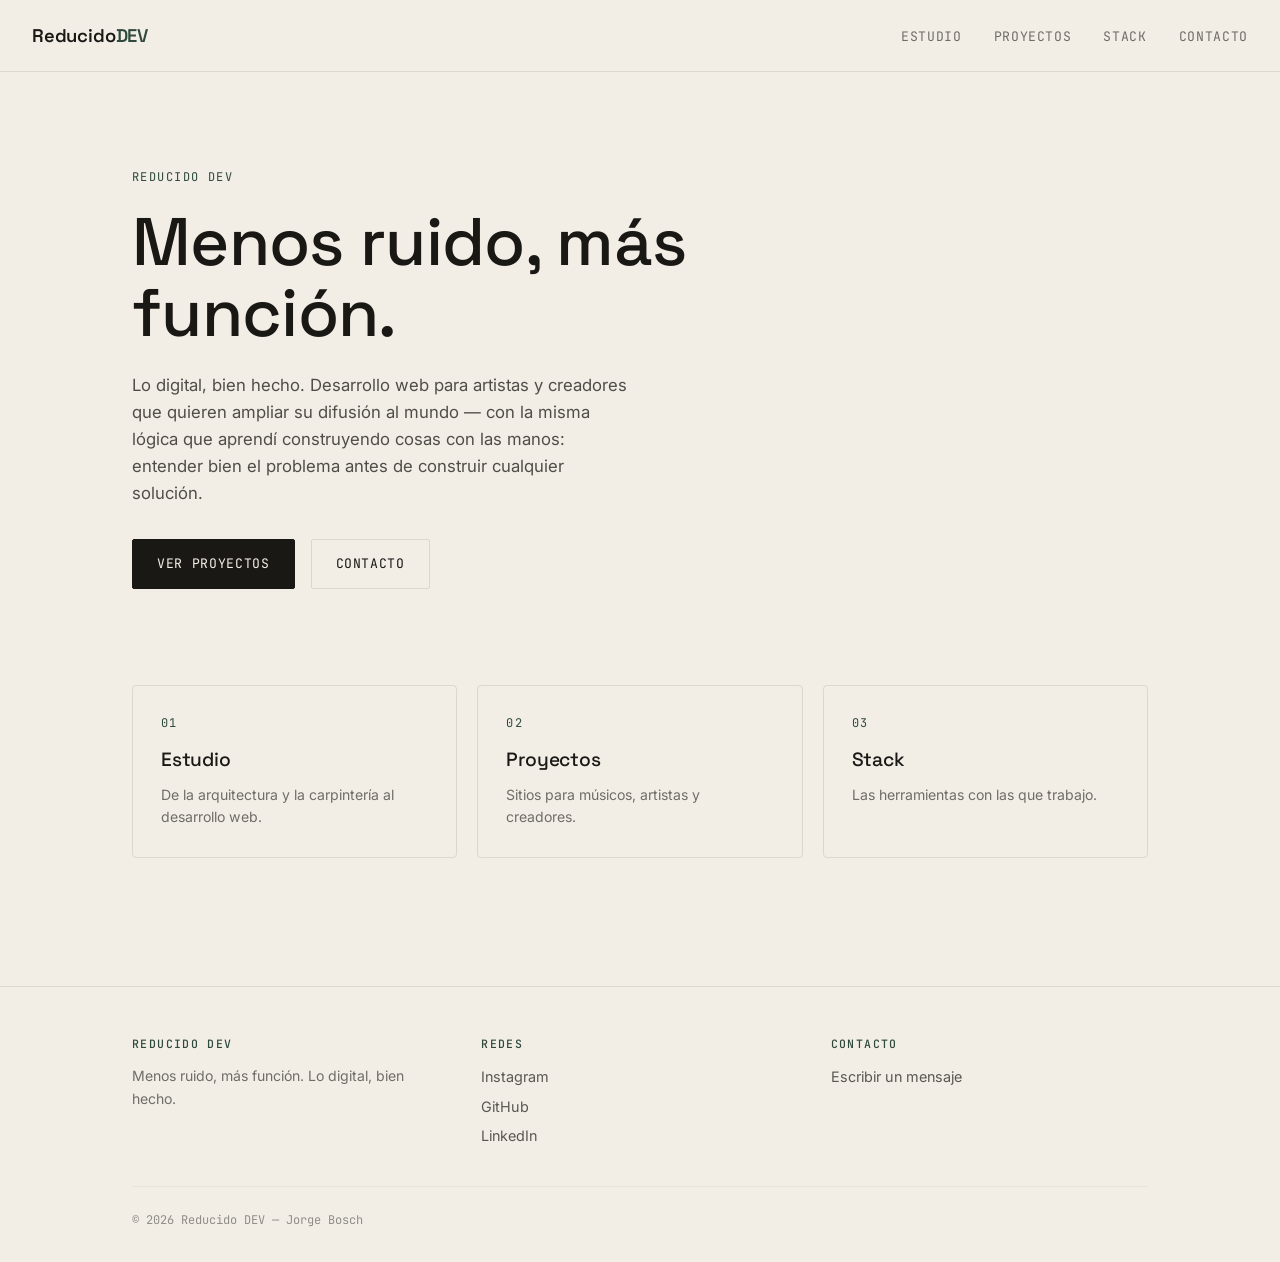
==== index.html @ cdf9f018 "Primera subida portafolio web Reducido" ====
<!doctype html>
<html lang="es">
  <head>
    <meta charset="UTF-8" />
    <meta name="viewport" content="width=device-width, initial-scale=1" />
    <meta
      name="description"
      content="Reducido DEV — Desarrollo web para artistas y creadores. Menos ruido, más función."
    />

    <!-- Open Graph -->
    <meta property="og:type" content="website" />
    <meta property="og:title" content="Reducido DEV | Desarrollo Web" />
    <meta
      property="og:description"
      content="Reducido DEV — Desarrollo web para artistas y creadores. Menos ruido, más función."
    />
    <meta property="og:locale" content="es_CL" />

    <title>Reducido DEV | Desarrollo Web</title>

    <link
      rel="icon"
      href="data:image/svg+xml,<svg xmlns='http://www.w3.org/2000/svg' viewBox='0 0 100 100'><rect width='100' height='100' fill='%23F2EEE6'/><rect x='30' y='30' width='40' height='40' fill='%232F4A3C'/></svg>"
    />

    <!-- Preconnect fonts -->
    <link rel="preconnect" href="https://fonts.googleapis.com" />
    <link rel="preconnect" href="https://fonts.gstatic.com" crossorigin />

    <link
      href="https://fonts.googleapis.com/css2?family=Space+Grotesk:wght@500;600&family=Inter:wght@400;500&family=JetBrains+Mono:wght@400;500&display=swap"
      rel="stylesheet"
    />

    <!-- CSS propio -->
    <link rel="stylesheet" href="/assets/css/style.css" />
    <link rel="stylesheet" href="/assets/css/home.css" />
    <link rel="stylesheet" href="/assets/css/estudio.css" />
    <link rel="stylesheet" href="/assets/css/proyectos.css" />
    <link rel="stylesheet" href="/assets/css/stack.css" />
  </head>

  <body>
    <!-- NAVBAR permanente -->
    <div id="navbar-container"></div>

    <!-- CONTENIDO DINÁMICO -->
    <div id="contenido"></div>

    <!-- FOOTER permanente -->
    <div id="footer-container"></div>

    <!-- JS -->
    <script src="/assets/js/data.js"></script>
    <script src="/assets/js/proyectos.js"></script>
    <script src="/assets/js/componentes.js"></script>
  </body>
</html>
---- assets/css/style.css ----
/* =========================
   RESET
========================= */
* {
  margin: 0;
  padding: 0;
  box-sizing: border-box;
}

html {
  scroll-behavior: smooth;
}

/* =========================
   VARIABLES GLOBALES — Reducido DEV
========================= */
:root {
  --hueso: #f2eee6;
  --hueso-suave: #ece6d9;
  --tinta: #1a1815;
  --acento: #2f4a3c;
  --acento-suave: rgba(47, 74, 60, 0.14);
  --linea: rgba(26, 24, 21, 0.1);
  --transicion: 0.25s ease;

  --font-display: "Space Grotesk", sans-serif;
  --font-body: "Inter", sans-serif;
  --font-mono: "JetBrains Mono", monospace;
}

/* =========================
   BASE
========================= */
body {
  background: var(--hueso);
  color: var(--tinta);
  font-family: var(--font-body);
  line-height: 1.6;
}

h1,
h2,
h3,
h4 {
  font-family: var(--font-display);
  font-weight: 500;
  letter-spacing: -0.01em;
}

a {
  color: inherit;
}

.eyebrow {
  font-family: var(--font-mono);
  font-size: 0.75rem;
  letter-spacing: 0.12em;
  text-transform: uppercase;
  color: var(--acento);
}

/* =========================
   NAVBAR
========================= */
.navbar {
  position: fixed;
  top: 0;
  left: 0;
  right: 0;
  z-index: 1000;
  height: 72px;
  display: flex;
  align-items: center;
  justify-content: space-between;
  padding: 0 2rem;
  background: rgba(242, 238, 230, 0.92);
  backdrop-filter: blur(10px);
  border-bottom: 1px solid var(--linea);
}

.navbar-brand {
  font-family: var(--font-display);
  font-size: 1.15rem;
  font-weight: 600;
  text-decoration: none;
  color: var(--tinta);
  letter-spacing: -0.01em;
}

.navbar-brand span {
  color: var(--acento);
}

.navbar-toggler {
  display: none;
  background: none;
  border: none;
  cursor: pointer;
  flex-direction: column;
  gap: 5px;
  padding: 6px;
}

.navbar-toggler span {
  display: block;
  width: 22px;
  height: 2px;
  background: var(--tinta);
}

.navbar-nav {
  display: flex;
  list-style: none;
  gap: 2rem;
}

.nav-link {
  font-family: var(--font-mono);
  font-size: 0.82rem;
  letter-spacing: 0.05em;
  text-transform: uppercase;
  text-decoration: none;
  color: var(--tinta);
  opacity: 0.6;
  position: relative;
  transition: opacity var(--transicion);
}

.nav-link:hover,
.nav-link.active {
  opacity: 1;
  color: var(--acento);
}

/* =========================
   MENÚ MÓVIL
========================= */
@media (max-width: 860px) {
  .navbar-toggler {
    display: flex;
  }

  .navbar-nav {
    display: none;
    position: absolute;
    top: 72px;
    left: 0;
    right: 0;
    flex-direction: column;
    gap: 0;
    background: var(--hueso);
    border-bottom: 1px solid var(--linea);
  }

  .navbar-nav.show {
    display: flex;
  }

  .navbar-nav .nav-link {
    padding: 1rem 2rem;
    border-bottom: 1px solid var(--linea);
  }
}

/* =========================
   CONTENIDO GENERAL
========================= */
.content {
  min-height: 100vh;
  padding-top: 72px;
}

.container {
  max-width: 1080px;
  margin: 0 auto;
  padding-left: 2rem;
  padding-right: 2rem;
}

.back-btn {
  display: inline-block;
  margin: 2rem 0 1rem;
  font-family: var(--font-mono);
  font-size: 0.8rem;
  letter-spacing: 0.05em;
  text-decoration: none;
  color: var(--tinta);
  opacity: 0.5;
  transition: opacity var(--transicion);
}

.back-btn:hover {
  opacity: 1;
  color: var(--acento);
}

/* =========================
   FOOTER
========================= */
.footer {
  border-top: 1px solid var(--linea);
  padding: 3rem 0 2rem;
  margin-top: 4rem;
}

.footer-grid {
  display: grid;
  grid-template-columns: repeat(3, 1fr);
  gap: 2rem;
}

.footer h6 {
  font-family: var(--font-mono);
  font-size: 0.72rem;
  letter-spacing: 0.12em;
  text-transform: uppercase;
  color: var(--acento);
  margin-bottom: 0.75rem;
  font-weight: 500;
}

.footer a {
  display: block;
  font-size: 0.9rem;
  text-decoration: none;
  color: var(--tinta);
  opacity: 0.7;
  margin-bottom: 0.4rem;
  transition: opacity var(--transicion);
}

.footer a:hover {
  opacity: 1;
  color: var(--acento);
}

.footer-bottom {
  margin-top: 2rem;
  padding-top: 1.5rem;
  border-top: 1px solid var(--linea);
  font-family: var(--font-mono);
  font-size: 0.75rem;
  opacity: 0.45;
}

@media (max-width: 700px) {
  .footer-grid {
    grid-template-columns: 1fr;
  }
}

/* =========================
   PLACEHOLDER DE SECCIÓN (para páginas aún sin contenido)
========================= */
.en-construccion {
  min-height: 50vh;
  display: flex;
  flex-direction: column;
  justify-content: center;
  padding: 3rem 0;
}

.en-construccion h1 {
  font-size: 2.2rem;
  margin-bottom: 0.75rem;
}

.en-construccion p {
  opacity: 0.6;
  max-width: 480px;
}
---- assets/css/home.css ----
/* home.css — hereda variables de style.css */

.hero {
  padding: 6rem 0 4rem;
}

.hero .eyebrow {
  display: block;
  margin-bottom: 1.25rem;
}

.hero h1 {
  font-size: clamp(2.4rem, 6vw, 4.2rem);
  line-height: 1.05;
  max-width: 14ch;
  margin-bottom: 1.5rem;
}

.hero p {
  font-size: 1.05rem;
  max-width: 46ch;
  opacity: 0.75;
  margin-bottom: 2rem;
}

.hero-actions {
  display: flex;
  gap: 1rem;
  flex-wrap: wrap;
}

.btn {
  display: inline-flex;
  align-items: center;
  gap: 0.5rem;
  padding: 0.85rem 1.5rem;
  border-radius: 2px;
  font-family: var(--font-mono);
  font-size: 0.82rem;
  letter-spacing: 0.05em;
  text-transform: uppercase;
  text-decoration: none;
  transition:
    background var(--transicion),
    color var(--transicion),
    border-color var(--transicion);
}

.btn-primary {
  background: var(--tinta);
  color: var(--hueso);
  border: 1px solid var(--tinta);
}

.btn-primary:hover {
  background: var(--acento);
  border-color: var(--acento);
}

.btn-outline {
  background: transparent;
  color: var(--tinta);
  border: 1px solid var(--linea);
}

.btn-outline:hover {
  border-color: var(--acento);
  color: var(--acento);
}

/* MÓDULOS (accesos a secciones) */
.modules {
  padding: 2rem 0 4rem;
  display: grid;
  grid-template-columns: repeat(3, 1fr);
  gap: 1.25rem;
}

.module-card {
  display: block;
  padding: 1.75rem;
  border: 1px solid var(--linea);
  border-radius: 4px;
  text-decoration: none;
  color: var(--tinta);
  transition:
    border-color var(--transicion),
    transform var(--transicion);
}

.module-card:hover {
  border-color: var(--acento);
  transform: translateY(-3px);
}

.module-card .eyebrow {
  display: block;
  margin-bottom: 0.75rem;
}

.module-card h3 {
  font-size: 1.2rem;
  margin-bottom: 0.5rem;
}

.module-card p {
  font-size: 0.88rem;
  opacity: 0.6;
}

@media (max-width: 860px) {
  .modules {
    grid-template-columns: 1fr;
  }
}
---- assets/css/estudio.css ----
/* estudio.css — hereda variables de style.css */

.estudio-content {
  padding-bottom: 4rem;
}

.estudio-content h1 {
  font-size: 2.4rem;
  margin-bottom: 0.5rem;
}

.estudio-text p {
  font-size: 0.95rem;
  line-height: 1.85;
  opacity: 0.85;
  margin-bottom: 1.25rem;
  max-width: 62ch;
}

/* TIMELINE — camino arquitectura → carpintería → desarrollo web */
.camino {
  margin-top: 3rem;
  border-top: 1px solid var(--linea);
  padding-top: 2rem;
}

.camino-etapa {
  display: grid;
  grid-template-columns: 140px 1fr;
  gap: 1.5rem;
  padding: 1.5rem 0;
  border-bottom: 1px solid var(--linea);
}

.camino-etapa .eyebrow {
  padding-top: 0.2rem;
}

.camino-etapa h3 {
  font-size: 1.05rem;
  margin-bottom: 0.4rem;
}

.camino-etapa p {
  font-size: 0.88rem;
  opacity: 0.7;
  line-height: 1.6;
  max-width: 56ch;
}

@media (max-width: 600px) {
  .camino-etapa {
    grid-template-columns: 1fr;
    gap: 0.4rem;
  }
}
---- assets/css/proyectos.css ----
/* proyectos.css — hereda variables de style.css */

.proyectos-header {
  padding: 2rem 0 1.5rem;
}

.proyectos-header h1 {
  font-size: 2.4rem;
  margin-bottom: 0.5rem;
}

.proyectos-header p {
  opacity: 0.6;
  max-width: 50ch;
}

/* FILTROS */
.filtros {
  display: flex;
  flex-wrap: wrap;
  gap: 0.6rem;
  margin: 1.5rem 0 2.5rem;
}

.filtro-btn {
  font-family: var(--font-mono);
  font-size: 0.78rem;
  letter-spacing: 0.04em;
  text-transform: uppercase;
  padding: 0.5rem 1rem;
  border: 1px solid var(--linea);
  border-radius: 20px;
  background: transparent;
  color: var(--tinta);
  opacity: 0.65;
  cursor: pointer;
  transition:
    opacity var(--transicion),
    border-color var(--transicion),
    background var(--transicion);
}

.filtro-btn:hover {
  opacity: 1;
  border-color: var(--acento);
}

.filtro-btn.active {
  opacity: 1;
  background: var(--tinta);
  border-color: var(--tinta);
  color: var(--hueso);
}

/* GRID DE PROYECTOS */
.proyectos-grid {
  display: grid;
  grid-template-columns: repeat(3, 1fr);
  gap: 1.5rem;
  padding-bottom: 4rem;
}

.proyecto-card {
  border: 1px solid var(--linea);
  border-radius: 4px;
  overflow: hidden;
  background: var(--hueso-suave);
  transition:
    border-color var(--transicion),
    transform var(--transicion);
}

.proyecto-card:hover {
  border-color: var(--acento);
  transform: translateY(-4px);
}

.proyecto-img {
  width: 100%;
  aspect-ratio: 4 / 3;
  overflow: hidden;
  background: var(--hueso-suave);
}

.proyecto-img img {
  width: 100%;
  height: 100%;
  object-fit: cover;
  display: block;
  filter: grayscale(15%);
  transition: filter var(--transicion);
}

.proyecto-card:hover .proyecto-img img {
  filter: grayscale(0%);
}

.proyecto-body {
  padding: 1.25rem;
}

.proyecto-categoria {
  font-family: var(--font-mono);
  font-size: 0.7rem;
  letter-spacing: 0.08em;
  text-transform: uppercase;
  color: var(--acento);
  display: block;
  margin-bottom: 0.5rem;
}

.proyecto-body h3 {
  font-size: 1.05rem;
  margin-bottom: 0.4rem;
}

.proyecto-body p {
  font-size: 0.85rem;
  opacity: 0.65;
  line-height: 1.55;
  margin-bottom: 0.9rem;
}

.proyecto-tags {
  display: flex;
  flex-wrap: wrap;
  gap: 0.4rem;
  margin-bottom: 1rem;
}

.proyecto-tags span {
  font-family: var(--font-mono);
  font-size: 0.68rem;
  padding: 0.2rem 0.5rem;
  border: 1px solid var(--linea);
  border-radius: 3px;
  opacity: 0.6;
}

.proyecto-links {
  display: flex;
  gap: 1rem;
}

.proyecto-links a {
  font-family: var(--font-mono);
  font-size: 0.78rem;
  text-decoration: none;
  color: var(--tinta);
  opacity: 0.6;
  transition: opacity var(--transicion);
}

.proyecto-links a:hover {
  opacity: 1;
  color: var(--acento);
}

.proyecto-card--proximamente {
  display: flex;
  align-items: center;
  justify-content: center;
  min-height: 220px;
  border-style: dashed;
  opacity: 0.5;
}

.proyecto-card--proximamente span {
  font-family: var(--font-mono);
  font-size: 0.78rem;
  letter-spacing: 0.05em;
  text-transform: uppercase;
}

@media (max-width: 860px) {
  .proyectos-grid {
    grid-template-columns: 1fr 1fr;
  }
}

@media (max-width: 600px) {
  .proyectos-grid {
    grid-template-columns: 1fr;
  }
}
---- assets/css/stack.css ----
/* stack.css — hereda variables de style.css */

.stack-header {
  padding: 2rem 0 1.5rem;
}

.stack-header h1 {
  font-size: 2.4rem;
  margin-bottom: 0.5rem;
}

.stack-header p {
  opacity: 0.6;
  max-width: 50ch;
}

/* GRUPO (Análogo / Digital) */
.stack-grupo {
  margin-bottom: 3rem;
}

.stack-grupo:last-child {
  margin-bottom: 4rem;
}

.stack-grupo-label {
  display: flex;
  align-items: center;
  gap: 0.75rem;
  margin-bottom: 1.25rem;
}

.stack-grupo-label .eyebrow {
  white-space: nowrap;
}

.stack-grupo-label::after {
  content: "";
  flex: 1;
  height: 1px;
  background: var(--linea);
}

.stack-grid {
  display: grid;
  grid-template-columns: repeat(4, 1fr);
  gap: 1rem;
}

.stack-item {
  border: 1px solid var(--linea);
  border-radius: 4px;
  padding: 1.25rem;
  text-align: center;
  transition: border-color var(--transicion);
}

.stack-item:hover {
  border-color: var(--acento);
}

.stack-item span {
  font-family: var(--font-mono);
  font-size: 0.85rem;
  letter-spacing: 0.03em;
}

/* El grupo análogo se distingue apenas: texto en cursiva, sin restarle
   protagonismo al stack digital, que es el que representa el servicio. */
.stack-grupo--analogo .stack-item {
  border-style: dashed;
  opacity: 0.85;
}

.stack-grupo--analogo .stack-item span {
  font-family: var(--font-body);
  font-style: italic;
  font-size: 0.82rem;
}

@media (max-width: 700px) {
  .stack-grid {
    grid-template-columns: repeat(2, 1fr);
  }
}
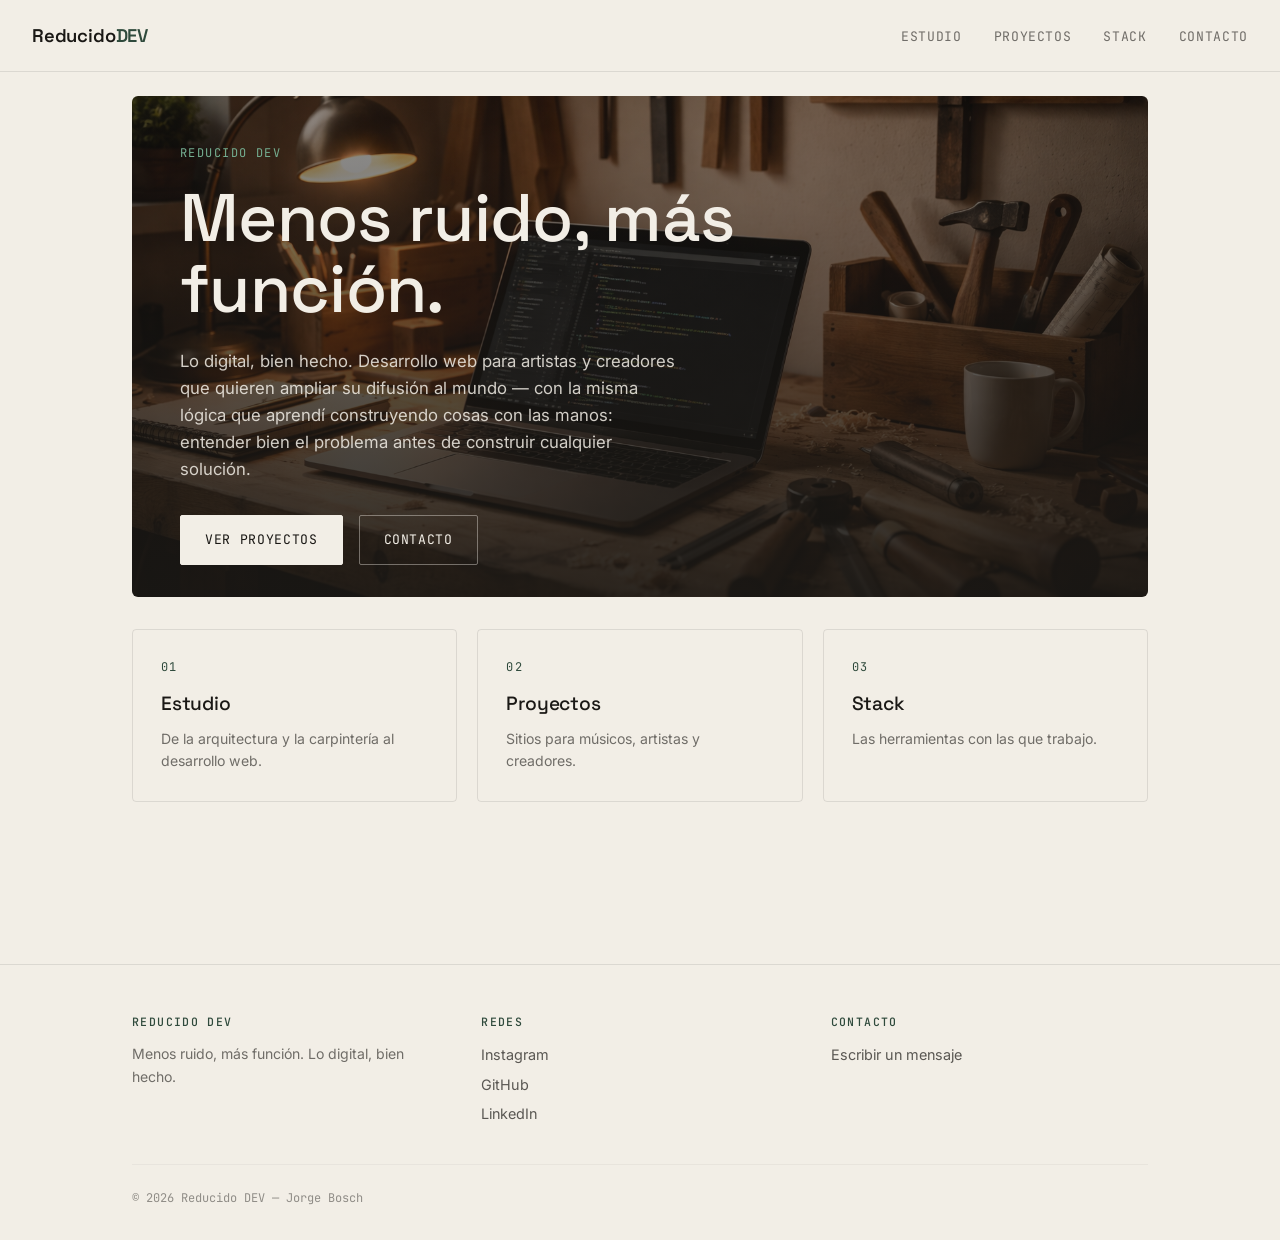
==== commit 3d811ab7: "correcciones de estilo" ====
--- a/index.html
+++ b/index.html
@@ -21,7 +21,7 @@
 
     <link
       rel="icon"
-      href="data:image/svg+xml,<svg xmlns='http://www.w3.org/2000/svg' viewBox='0 0 100 100'><rect width='100' height='100' fill='%23F2EEE6'/><rect x='30' y='30' width='40' height='40' fill='%232F4A3C'/></svg>"
+      href="data:image/svg+xml,<svg xmlns='http://www.w3.org/2000/svg' viewBox='0 0 100 100'><circle cx='50' cy='50' r='50' fill='%23000000'/><text x='50' y='68' font-family='Arial, sans-serif' font-size='55' font-weight='700' fill='%23ffffff' text-anchor='middle'>R</text></svg>"
     />
 
     <!-- Preconnect fonts -->
@@ -39,6 +39,7 @@
     <link rel="stylesheet" href="/assets/css/estudio.css" />
     <link rel="stylesheet" href="/assets/css/proyectos.css" />
     <link rel="stylesheet" href="/assets/css/stack.css" />
+    <link rel="stylesheet" href="/assets/css/contacto.css" />
   </head>
 
   <body>
--- a/assets/css/style.css
+++ b/assets/css/style.css
@@ -20,6 +20,7 @@
   --tinta: #1a1815;
   --acento: #2f4a3c;
   --acento-suave: rgba(47, 74, 60, 0.14);
+  --acento-claro: #74ae91;
   --linea: rgba(26, 24, 21, 0.1);
   --transicion: 0.25s ease;
 
--- a/assets/css/home.css
+++ b/assets/css/home.css
@@ -1,12 +1,27 @@
 /* home.css — hereda variables de style.css */
 
 .hero {
-  padding: 6rem 0 4rem;
+  position: relative;
+  padding: 3rem 3rem 2rem;
+  background-image:
+    linear-gradient(
+      to top,
+      rgba(26, 24, 21, 0.92) 0%,
+      rgba(26, 24, 21, 0.72) 45%,
+      rgba(26, 24, 21, 0.45) 100%
+    ),
+    url("/assets/img/fondoPagina.png");
+  background-size: cover;
+  background-position: center 35%;
+  border-radius: 6px;
+  margin-top: 1.5rem;
+  overflow: hidden;
 }
 
 .hero .eyebrow {
   display: block;
   margin-bottom: 1.25rem;
+  color: var(--acento-claro);
 }
 
 .hero h1 {
@@ -14,12 +29,14 @@
   line-height: 1.05;
   max-width: 14ch;
   margin-bottom: 1.5rem;
+  color: var(--hueso);
 }
 
 .hero p {
   font-size: 1.05rem;
   max-width: 46ch;
-  opacity: 0.75;
+  color: var(--hueso);
+  opacity: 0.85;
   margin-bottom: 2rem;
 }
 
@@ -27,6 +44,39 @@
   display: flex;
   gap: 1rem;
   flex-wrap: wrap;
+}
+
+.hero .btn-primary {
+  background: var(--hueso);
+  color: var(--tinta);
+  border: 1px solid var(--hueso);
+}
+
+.hero .btn-primary:hover {
+  background: var(--acento);
+  border-color: var(--acento);
+  color: var(--hueso);
+}
+
+.hero .btn-outline {
+  background: transparent;
+  color: var(--hueso);
+  border: 1px solid rgba(242, 238, 230, 0.4);
+}
+
+.hero .btn-outline:hover {
+  border-color: var(--hueso);
+  color: var(--hueso);
+  background: rgba(242, 238, 230, 0.1);
+}
+
+@media (max-width: 700px) {
+  .hero {
+    padding: 5rem 1.5rem 3.5rem;
+    background-position: center 25%;
+    border-radius: 0;
+    margin-top: 0;
+  }
 }
 
 .btn {
--- a/assets/css/contacto.css
+++ b/assets/css/contacto.css
@@ -0,0 +1,87 @@
+/* contacto.css — hereda variables de style.css */
+
+.contacto-content {
+  padding: 2rem 0 4rem;
+  max-width: 560px;
+}
+
+.contacto-content h1 {
+  font-size: 2.4rem;
+  margin: 0.5rem 0 1rem;
+}
+
+.contacto-intro {
+  opacity: 0.65;
+  font-size: 0.95rem;
+  margin-bottom: 2.5rem;
+  max-width: 48ch;
+}
+
+/* FORMULARIO */
+.contacto-form {
+  display: flex;
+  flex-direction: column;
+  gap: 1.25rem;
+  margin-bottom: 2.5rem;
+}
+
+.form-group {
+  display: flex;
+  flex-direction: column;
+  gap: 0.5rem;
+}
+
+.form-group label {
+  font-family: var(--font-mono);
+  font-size: 0.75rem;
+  letter-spacing: 0.08em;
+  text-transform: uppercase;
+  color: var(--tinta);
+  opacity: 0.6;
+}
+
+.form-group input,
+.form-group textarea {
+  font-family: var(--font-body);
+  font-size: 0.95rem;
+  color: var(--tinta);
+  background: var(--hueso-suave);
+  border: 1px solid var(--linea);
+  border-radius: 3px;
+  padding: 0.75rem 0.9rem;
+  outline: none;
+  transition: border-color var(--transicion);
+}
+
+.form-group textarea {
+  resize: vertical;
+  min-height: 120px;
+  font-family: var(--font-body);
+  line-height: 1.5;
+}
+
+.form-group input:focus,
+.form-group textarea:focus {
+  border-color: var(--acento);
+}
+
+.contacto-form .btn {
+  align-self: flex-start;
+  border: none;
+  cursor: pointer;
+}
+
+/* REDES */
+.contacto-redes {
+  display: flex;
+  gap: 1rem;
+  flex-wrap: wrap;
+  padding-top: 1.5rem;
+  border-top: 1px solid var(--linea);
+}
+
+@media (max-width: 600px) {
+  .contacto-content {
+    max-width: 100%;
+  }
+}
